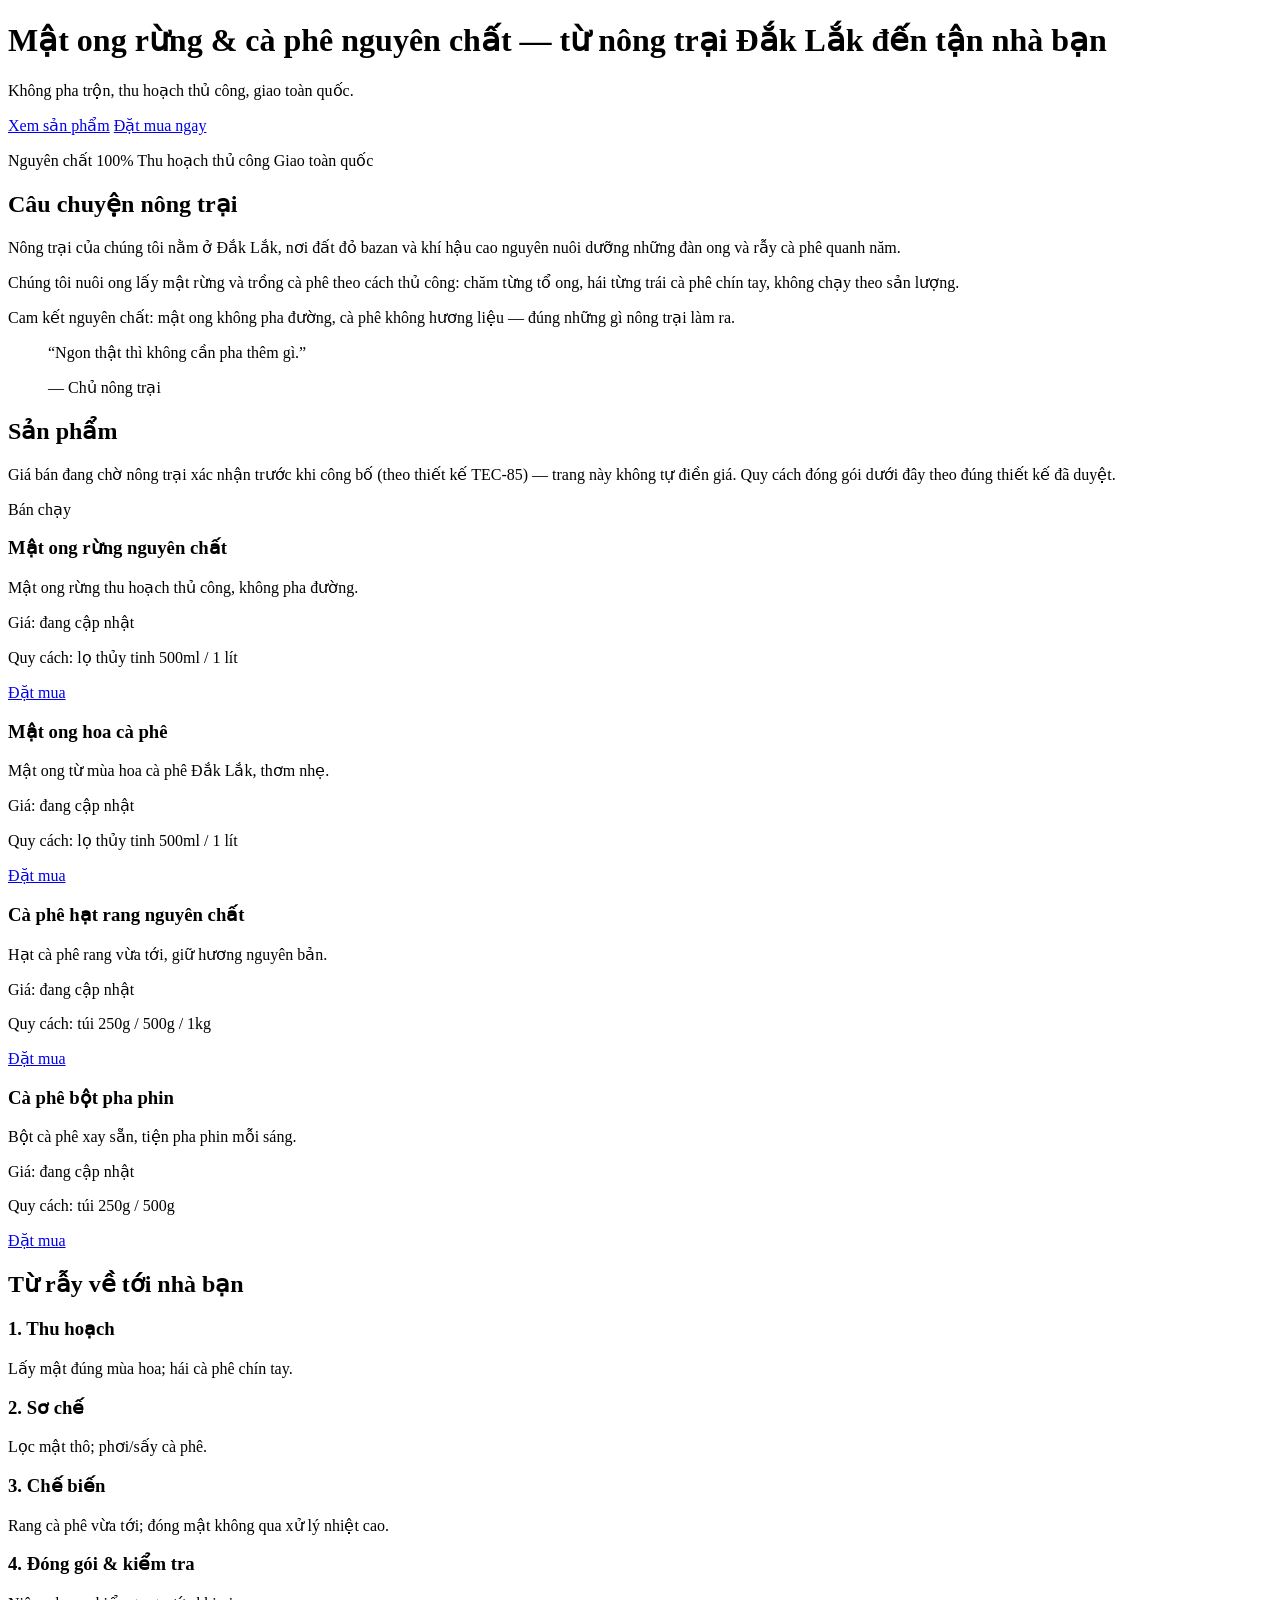
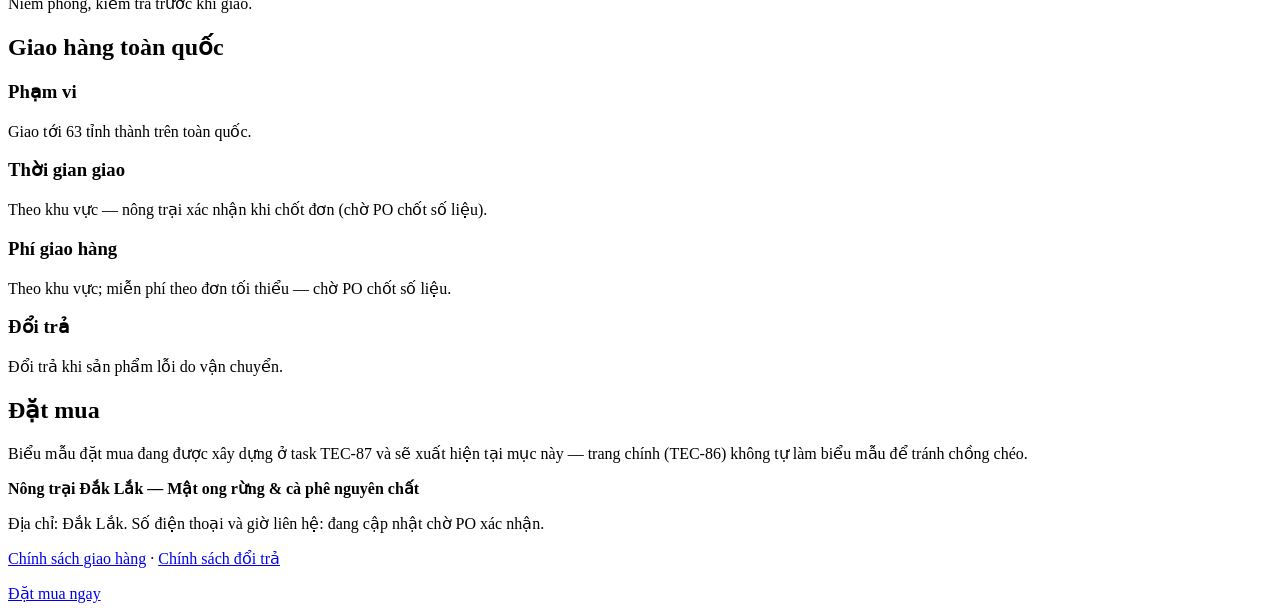
==== index.html @ b1214616 "TEC-86: trang chinh landing page mat ong, ca phe" ====
<!DOCTYPE html>
<html lang="vi">
<head>
<meta charset="UTF-8">
<meta name="viewport" content="width=device-width, initial-scale=1.0">
<title>Mật ong rừng &amp; cà phê nguyên chất — Nông trại Đắk Lắk</title>
<link rel="stylesheet" href="styles.css">
</head>
<body>
<header class="hero">
  <div class="container">
    <h1>Mật ong rừng &amp; cà phê nguyên chất — từ nông trại Đắk Lắk đến tận nhà bạn</h1>
    <p>Không pha trộn, thu hoạch thủ công, giao toàn quốc.</p>
    <p>
      <a class="btn btn-primary" href="#san-pham">Xem sản phẩm</a>
      <a class="btn btn-outline" href="#dat-mua">Đặt mua ngay</a>
    </p>
    <div class="badges">
      <span class="badge">Nguyên chất 100%</span>
      <span class="badge">Thu hoạch thủ công</span>
      <span class="badge">Giao toàn quốc</span>
    </div>
  </div>
</header>
<main>
  <section id="cau-chuyen">
    <div class="container">
      <h2>Câu chuyện nông trại</h2>
      <div class="story">
        <div>
          <p>Nông trại của chúng tôi nằm ở Đắk Lắk, nơi đất đỏ bazan và khí hậu cao nguyên nuôi dưỡng những đàn ong và rẫy cà phê quanh năm.</p>
          <p>Chúng tôi nuôi ong lấy mật rừng và trồng cà phê theo cách thủ công: chăm từng tổ ong, hái từng trái cà phê chín tay, không chạy theo sản lượng.</p>
          <p>Cam kết nguyên chất: mật ong không pha đường, cà phê không hương liệu — đúng những gì nông trại làm ra.</p>
        </div>
        <blockquote><p>“Ngon thật thì không cần pha thêm gì.”</p><p class="note">— Chủ nông trại</p></blockquote>
      </div>
    </div>
  </section>

  <section id="san-pham">
    <div class="container">
      <h2>Sản phẩm</h2>
      <p class="note">Giá bán đang chờ nông trại xác nhận trước khi công bố (theo thiết kế TEC-85) — trang này không tự điền giá. Quy cách đóng gói dưới đây theo đúng thiết kế đã duyệt.</p>
      <div class="grid grid-products">
        <article class="card">
          <span class="badge">Bán chạy</span>
          <h3>Mật ong rừng nguyên chất</h3>
          <p>Mật ong rừng thu hoạch thủ công, không pha đường.</p>
          <p class="price">Giá: đang cập nhật</p>
          <p class="pack">Quy cách: lọ thủy tinh 500ml / 1 lít</p>
          <p><a class="btn btn-primary" href="#dat-mua">Đặt mua</a></p>
        </article>
        <article class="card">
          <h3>Mật ong hoa cà phê</h3>
          <p>Mật ong từ mùa hoa cà phê Đắk Lắk, thơm nhẹ.</p>
          <p class="price">Giá: đang cập nhật</p>
          <p class="pack">Quy cách: lọ thủy tinh 500ml / 1 lít</p>
          <p><a class="btn btn-primary" href="#dat-mua">Đặt mua</a></p>
        </article>
        <article class="card">
          <h3>Cà phê hạt rang nguyên chất</h3>
          <p>Hạt cà phê rang vừa tới, giữ hương nguyên bản.</p>
          <p class="price">Giá: đang cập nhật</p>
          <p class="pack">Quy cách: túi 250g / 500g / 1kg</p>
          <p><a class="btn btn-primary" href="#dat-mua">Đặt mua</a></p>
        </article>
        <article class="card">
          <h3>Cà phê bột pha phin</h3>
          <p>Bột cà phê xay sẵn, tiện pha phin mỗi sáng.</p>
          <p class="price">Giá: đang cập nhật</p>
          <p class="pack">Quy cách: túi 250g / 500g</p>
          <p><a class="btn btn-primary" href="#dat-mua">Đặt mua</a></p>
        </article>
      </div>
    </div>
  </section>

  <section id="quy-trinh">
    <div class="container">
      <h2>Từ rẫy về tới nhà bạn</h2>
      <div class="steps">
        <div class="step"><h3>1. Thu hoạch</h3><p>Lấy mật đúng mùa hoa; hái cà phê chín tay.</p></div>
        <div class="step"><h3>2. Sơ chế</h3><p>Lọc mật thô; phơi/sấy cà phê.</p></div>
        <div class="step"><h3>3. Chế biến</h3><p>Rang cà phê vừa tới; đóng mật không qua xử lý nhiệt cao.</p></div>
        <div class="step"><h3>4. Đóng gói &amp; kiểm tra</h3><p>Niêm phong, kiểm tra trước khi giao.</p></div>
      </div>
    </div>
  </section>

  <section id="giao-hang">
    <div class="container">
      <h2>Giao hàng toàn quốc</h2>
      <div class="grid grid-info">
        <div class="card"><h3>Phạm vi</h3><p>Giao tới 63 tỉnh thành trên toàn quốc.</p></div>
        <div class="card"><h3>Thời gian giao</h3><p>Theo khu vực — nông trại xác nhận khi chốt đơn (chờ PO chốt số liệu).</p></div>
        <div class="card"><h3>Phí giao hàng</h3><p>Theo khu vực; miễn phí theo đơn tối thiểu — chờ PO chốt số liệu.</p></div>
        <div class="card"><h3>Đổi trả</h3><p>Đổi trả khi sản phẩm lỗi do vận chuyển.</p></div>
      </div>
    </div>
  </section>

  <section id="dat-mua">
    <div class="container">
      <h2>Đặt mua</h2>
      <p>Biểu mẫu đặt mua đang được xây dựng ở task TEC-87 và sẽ xuất hiện tại mục này — trang chính (TEC-86) không tự làm biểu mẫu để tránh chồng chéo.</p>
    </div>
  </section>
</main>
<footer>
  <div class="container">
    <p><strong>Nông trại Đắk Lắk — Mật ong rừng &amp; cà phê nguyên chất</strong></p>
    <p>Địa chỉ: Đắk Lắk. Số điện thoại và giờ liên hệ: đang cập nhật chờ PO xác nhận.</p>
    <p><a href="#giao-hang">Chính sách giao hàng</a> · <a href="#giao-hang">Chính sách đổi trả</a></p>
  </div>
</footer>
<div class="sticky-cta"><a class="btn btn-primary" href="#dat-mua">Đặt mua ngay</a></div>
</body>
</html>
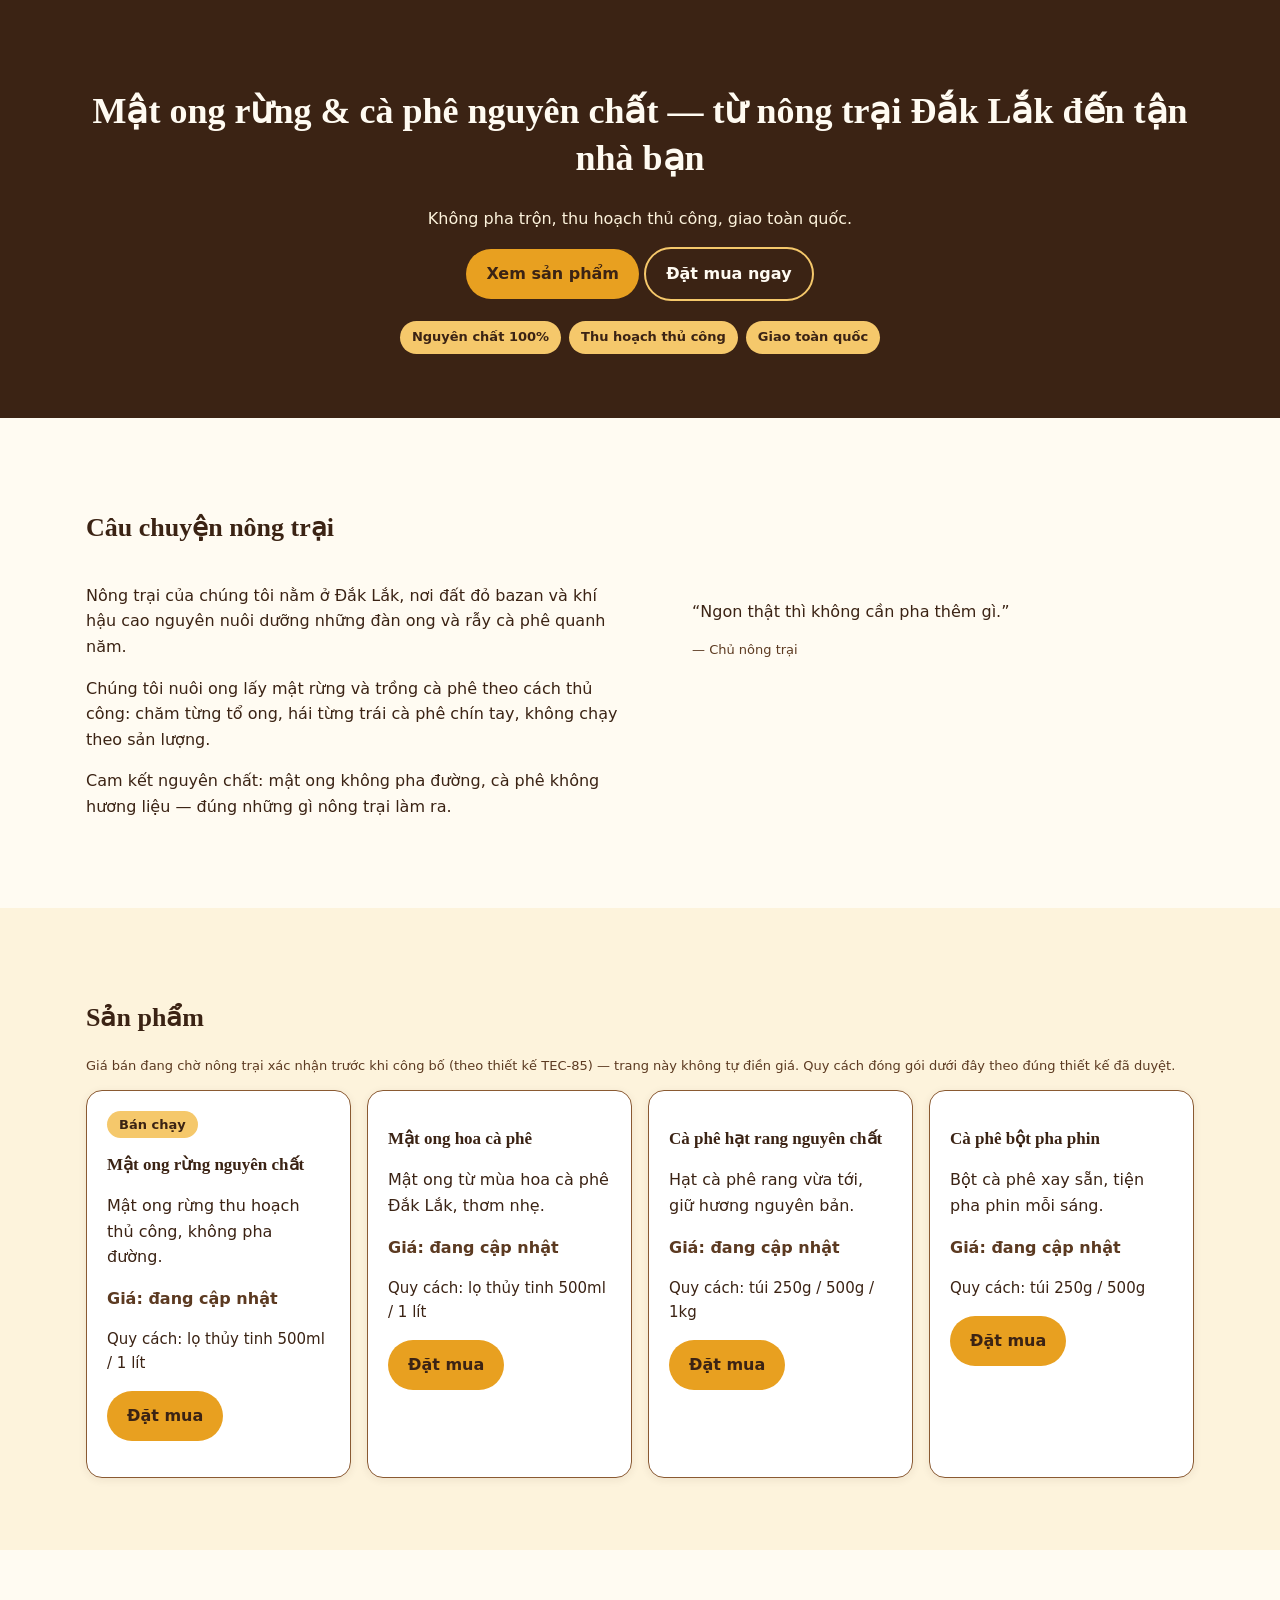
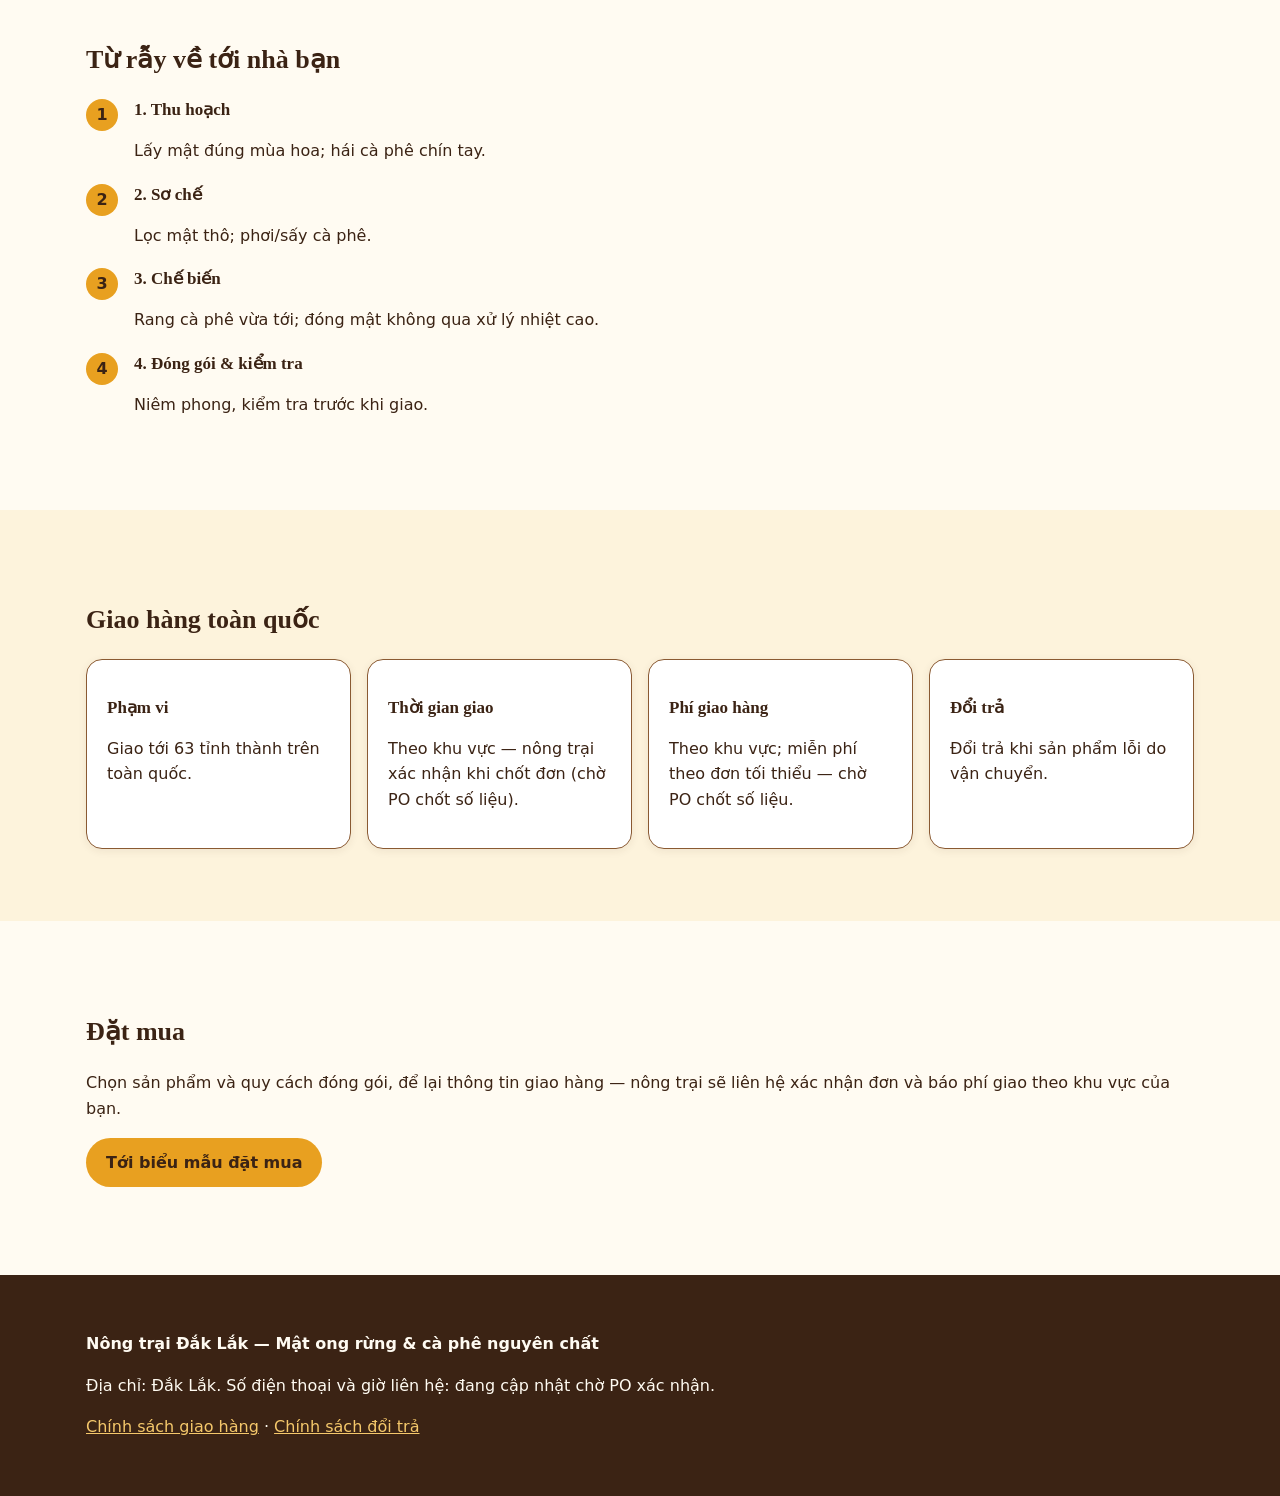
==== commit 225fcc53: "TEC-90: doi nut Dat mua sang link dat-mua.html kem ma san pham, xoa ghi chu TEC-87 o muc #dat-mua" ====
--- a/index.html
+++ b/index.html
@@ -13,7 +13,7 @@
     <p>Không pha trộn, thu hoạch thủ công, giao toàn quốc.</p>
     <p>
       <a class="btn btn-primary" href="#san-pham">Xem sản phẩm</a>
-      <a class="btn btn-outline" href="#dat-mua">Đặt mua ngay</a>
+      <a class="btn btn-outline" href="dat-mua.html">Đặt mua ngay</a>
     </p>
     <div class="badges">
       <span class="badge">Nguyên chất 100%</span>
@@ -48,28 +48,28 @@
           <p>Mật ong rừng thu hoạch thủ công, không pha đường.</p>
           <p class="price">Giá: đang cập nhật</p>
           <p class="pack">Quy cách: lọ thủy tinh 500ml / 1 lít</p>
-          <p><a class="btn btn-primary" href="#dat-mua">Đặt mua</a></p>
+          <p><a class="btn btn-primary" href="dat-mua.html?san-pham=mat-ong-rung">Đặt mua</a></p>
         </article>
         <article class="card">
           <h3>Mật ong hoa cà phê</h3>
           <p>Mật ong từ mùa hoa cà phê Đắk Lắk, thơm nhẹ.</p>
           <p class="price">Giá: đang cập nhật</p>
           <p class="pack">Quy cách: lọ thủy tinh 500ml / 1 lít</p>
-          <p><a class="btn btn-primary" href="#dat-mua">Đặt mua</a></p>
+          <p><a class="btn btn-primary" href="dat-mua.html?san-pham=mat-ong-hoa-ca-phe">Đặt mua</a></p>
         </article>
         <article class="card">
           <h3>Cà phê hạt rang nguyên chất</h3>
           <p>Hạt cà phê rang vừa tới, giữ hương nguyên bản.</p>
           <p class="price">Giá: đang cập nhật</p>
           <p class="pack">Quy cách: túi 250g / 500g / 1kg</p>
-          <p><a class="btn btn-primary" href="#dat-mua">Đặt mua</a></p>
+          <p><a class="btn btn-primary" href="dat-mua.html?san-pham=ca-phe-hat">Đặt mua</a></p>
         </article>
         <article class="card">
           <h3>Cà phê bột pha phin</h3>
           <p>Bột cà phê xay sẵn, tiện pha phin mỗi sáng.</p>
           <p class="price">Giá: đang cập nhật</p>
           <p class="pack">Quy cách: túi 250g / 500g</p>
-          <p><a class="btn btn-primary" href="#dat-mua">Đặt mua</a></p>
+          <p><a class="btn btn-primary" href="dat-mua.html?san-pham=ca-phe-bot">Đặt mua</a></p>
         </article>
       </div>
     </div>
@@ -102,7 +102,8 @@
   <section id="dat-mua">
     <div class="container">
       <h2>Đặt mua</h2>
-      <p>Biểu mẫu đặt mua đang được xây dựng ở task TEC-87 và sẽ xuất hiện tại mục này — trang chính (TEC-86) không tự làm biểu mẫu để tránh chồng chéo.</p>
+      <p>Chọn sản phẩm và quy cách đóng gói, để lại thông tin giao hàng — nông trại sẽ liên hệ xác nhận đơn và báo phí giao theo khu vực của bạn.</p>
+      <p><a class="btn btn-primary" href="dat-mua.html">Tới biểu mẫu đặt mua</a></p>
     </div>
   </section>
 </main>
@@ -113,6 +114,6 @@
     <p><a href="#giao-hang">Chính sách giao hàng</a> · <a href="#giao-hang">Chính sách đổi trả</a></p>
   </div>
 </footer>
-<div class="sticky-cta"><a class="btn btn-primary" href="#dat-mua">Đặt mua ngay</a></div>
+<div class="sticky-cta"><a class="btn btn-primary" href="dat-mua.html">Đặt mua ngay</a></div>
 </body>
 </html>
--- a/styles.css
+++ b/styles.css
@@ -0,0 +1,47 @@
+:root{
+  --honey-500:#E8A020; --honey-300:#F5C86B; --honey-100:#FDF3DC;
+  --coffee-900:#3B2314; --coffee-700:#5C3A21; --coffee-500:#8A5A32;
+  --cream:#FFFBF2; --white:#FFFFFF; --leaf:#4E7A3A;
+}
+*{box-sizing:border-box}
+body{margin:0;background:var(--cream);color:var(--coffee-900);font-family:system-ui,-apple-system,"Segoe UI",Roboto,"Be Vietnam Pro",sans-serif;font-size:16px;line-height:1.6}
+h1,h2,h3{font-family:Georgia,"Times New Roman",serif;color:var(--coffee-900);line-height:1.3}
+h1{font-size:28px} h2{font-size:22px} h3{font-size:17px}
+a{color:var(--coffee-700)}
+.container{max-width:1140px;margin:0 auto;padding:0 16px}
+section{padding:48px 0}
+section:nth-of-type(even){background:var(--honey-100)}
+.hero{background:var(--coffee-900);color:var(--cream);text-align:center;padding:64px 0}
+.hero h1{color:var(--cream)}
+.hero p{color:#FDF3DC}
+.btn{display:inline-block;padding:12px 20px;border-radius:999px;text-decoration:none;font-weight:700}
+.btn-primary{background:var(--honey-500);color:var(--coffee-900)}
+.btn-outline{border:2px solid var(--honey-300);color:var(--cream)}
+.badges{display:flex;gap:8px;flex-wrap:wrap;justify-content:center;margin-top:20px}
+.badge{background:var(--honey-300);color:var(--coffee-900);padding:6px 12px;border-radius:999px;font-size:13px;font-weight:700}
+.badge-leaf{background:var(--leaf);color:#fff}
+.grid{display:grid;gap:16px}
+.card{background:var(--white);border:1px solid var(--coffee-500);border-radius:16px;padding:20px;box-shadow:0 2px 8px rgba(59,35,20,.08)}
+.card .price{font-weight:700;color:var(--coffee-700)}
+.card .pack{font-size:15px}
+.steps{counter-reset:step}
+.step{position:relative;padding-left:48px;margin-bottom:20px}
+.step::before{counter-increment:step;content:counter(step);position:absolute;left:0;top:0;width:32px;height:32px;border-radius:50%;background:var(--honey-500);color:var(--coffee-900);font-weight:700;display:flex;align-items:center;justify-content:center}
+.note{font-size:13px;color:var(--coffee-700)}
+footer{background:var(--coffee-900);color:var(--cream);padding:40px 0}
+footer a{color:var(--honey-300)}
+.sticky-cta{position:fixed;left:0;right:0;bottom:0;background:var(--white);border-top:1px solid var(--coffee-500);padding:10px 16px;text-align:center;z-index:10}
+.sticky-cta .btn{width:100%}
+main{padding-bottom:72px}
+@media(min-width:768px){
+  .grid-products{grid-template-columns:repeat(2,1fr)}
+  .grid-info{grid-template-columns:repeat(2,1fr)}
+  h1{font-size:36px} h2{font-size:26px}
+  .story{display:grid;grid-template-columns:1fr 1fr;gap:24px;align-items:start}
+  .sticky-cta{display:none} main{padding-bottom:0}
+}
+@media(min-width:1024px){
+  .grid-products{grid-template-columns:repeat(4,1fr)}
+  .grid-info{grid-template-columns:repeat(4,1fr)}
+  section{padding:72px 0}
+}
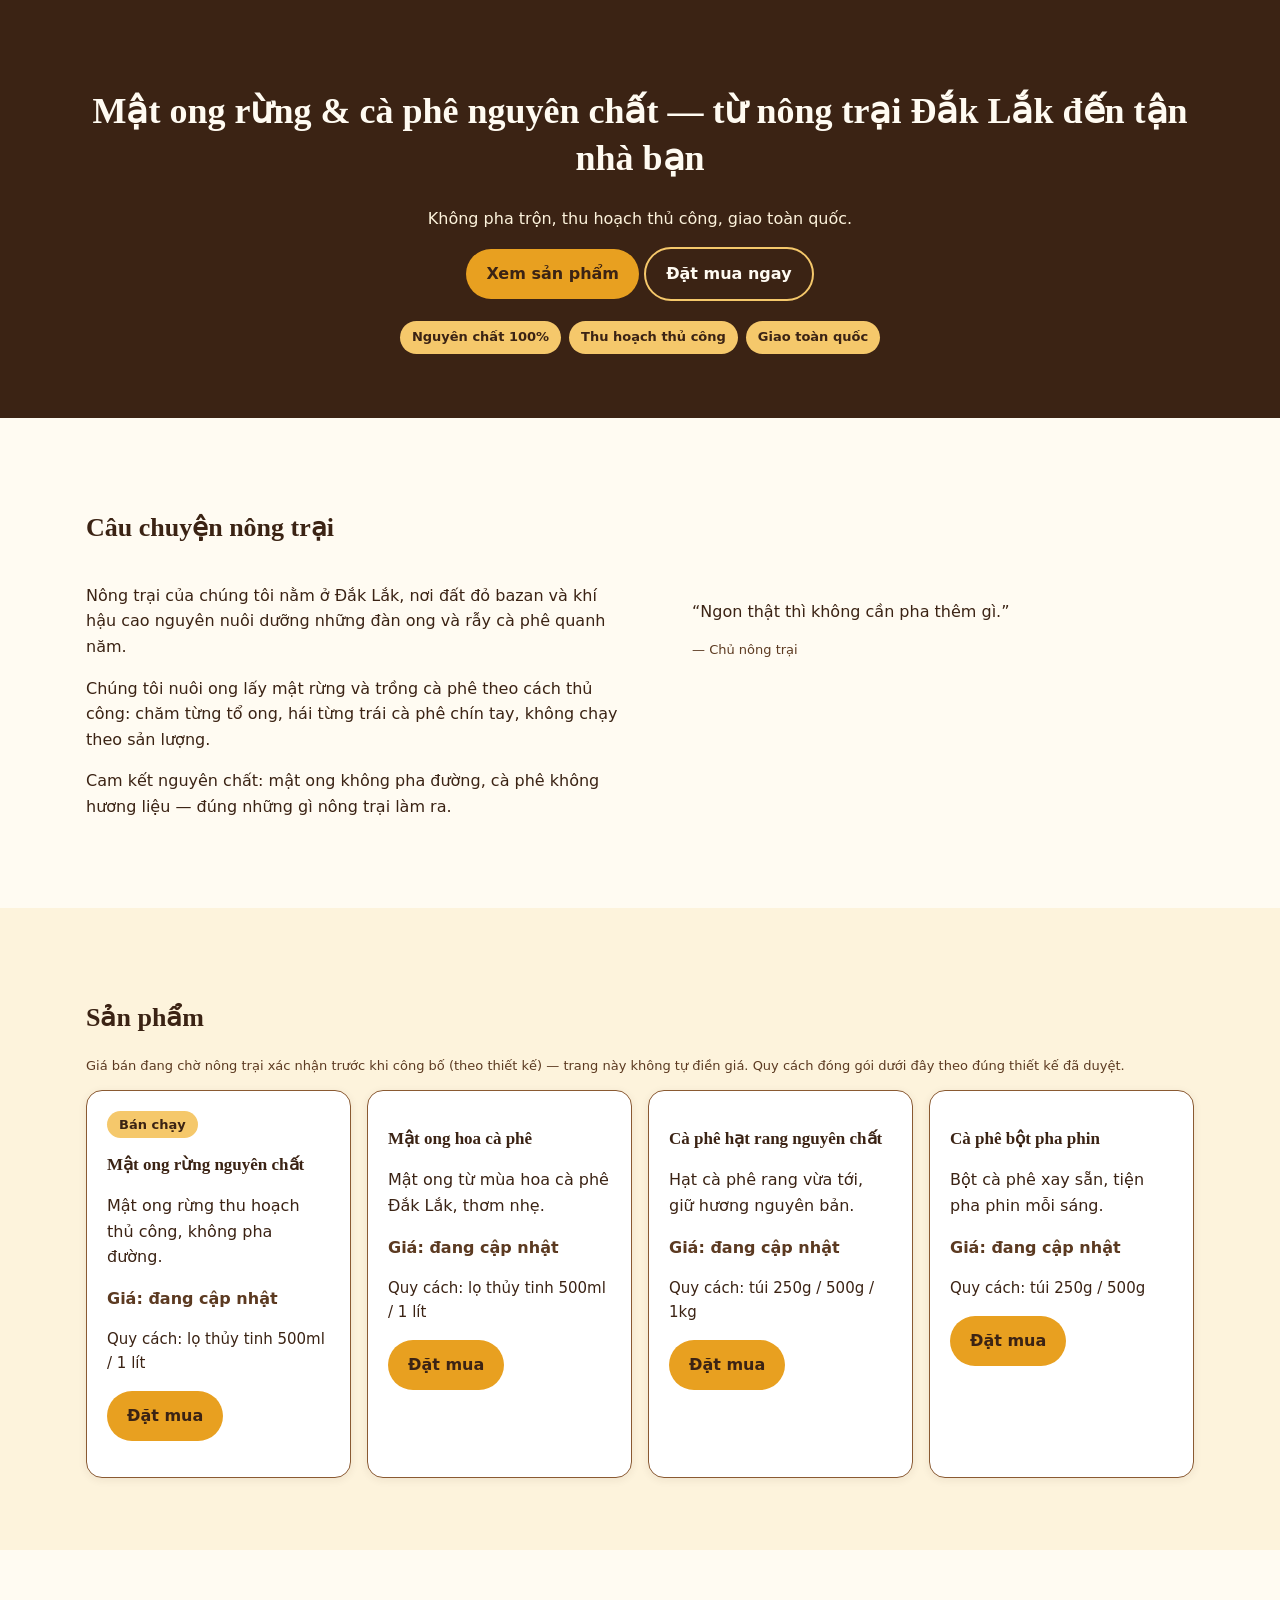
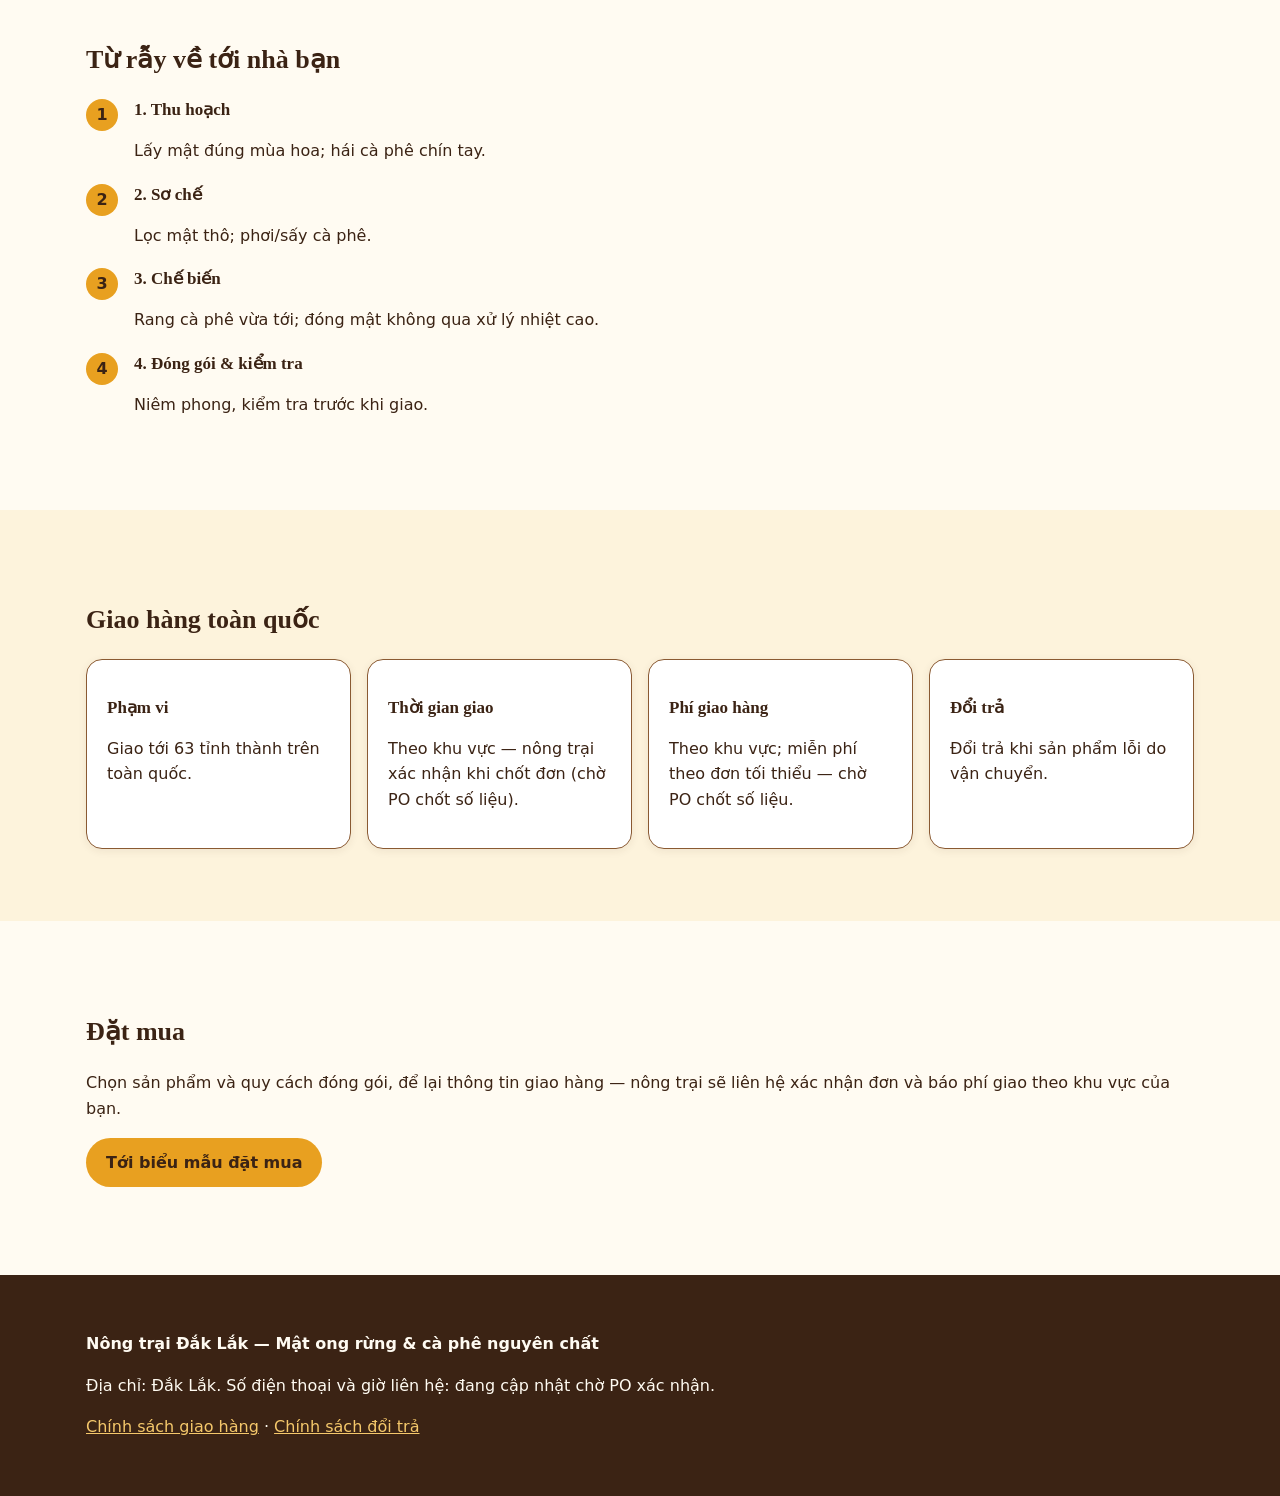
==== commit 37285af9: "Làm sạch chú thích và chữ hiển thị trên trang công khai Co-Authored-By: Claude Sonnet 5.5 <noreply@a" ====
--- a/index.html
+++ b/index.html
@@ -40,7 +40,7 @@
   <section id="san-pham">
     <div class="container">
       <h2>Sản phẩm</h2>
-      <p class="note">Giá bán đang chờ nông trại xác nhận trước khi công bố (theo thiết kế TEC-85) — trang này không tự điền giá. Quy cách đóng gói dưới đây theo đúng thiết kế đã duyệt.</p>
+      <p class="note">Giá bán đang chờ nông trại xác nhận trước khi công bố (theo thiết kế) — trang này không tự điền giá. Quy cách đóng gói dưới đây theo đúng thiết kế đã duyệt.</p>
       <div class="grid grid-products">
         <article class="card">
           <span class="badge">Bán chạy</span>
